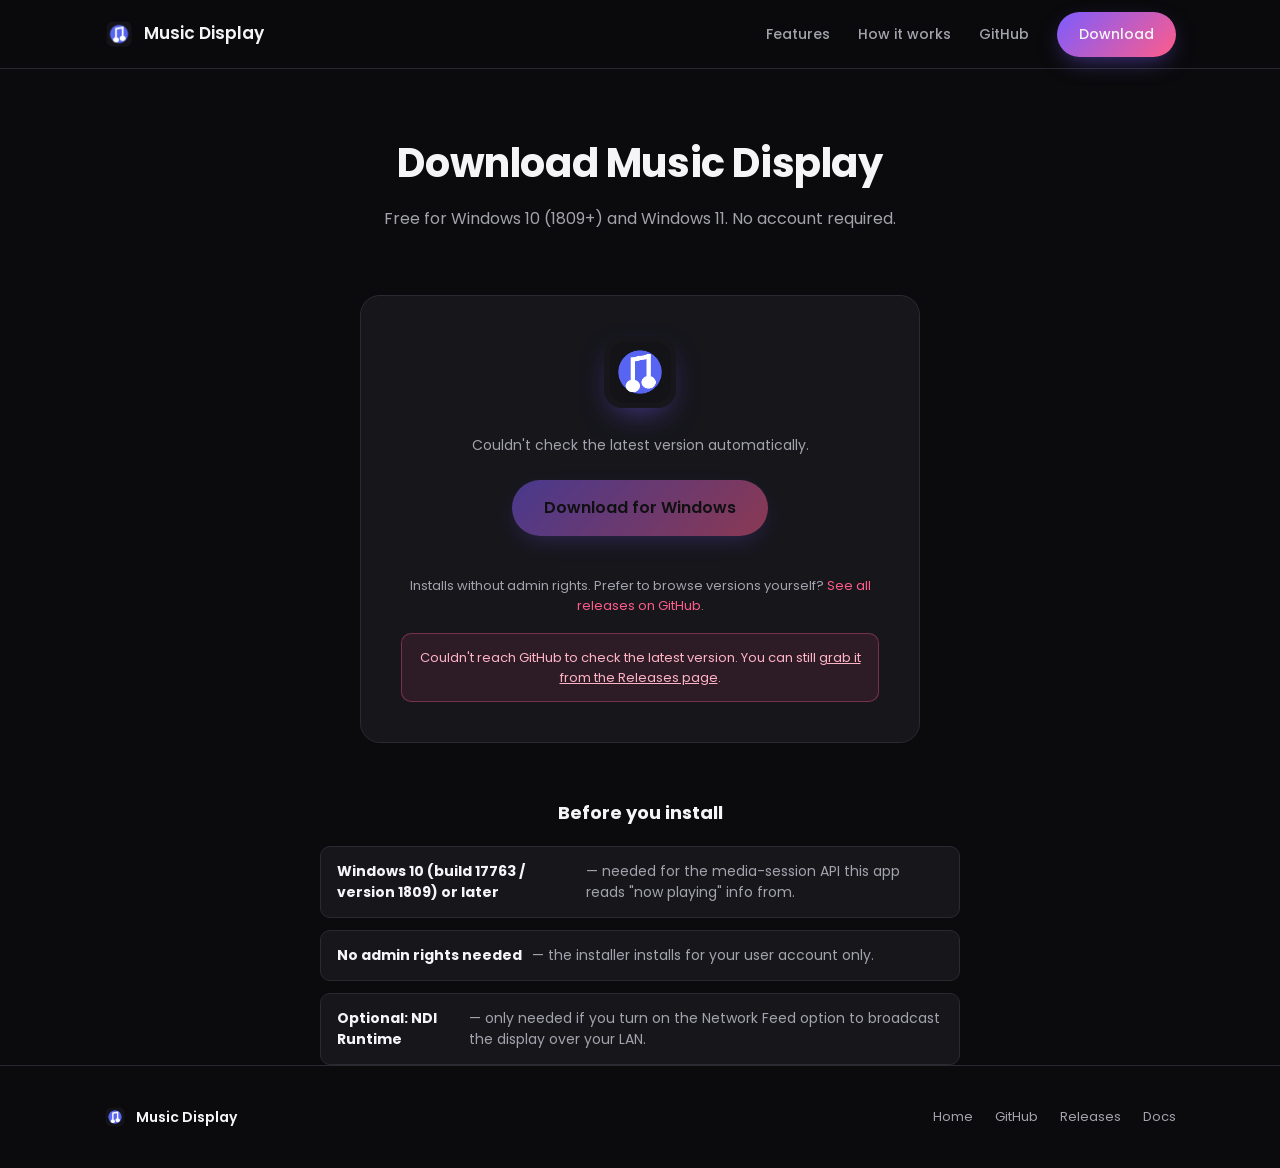
==== website/download.html @ 074c03c4 "Add marketing website with a GitHub-latest-release download page New static site under website/ (pla" ====
<!doctype html>
<html lang="en">
<head>
  <meta charset="utf-8" />
  <meta name="viewport" content="width=device-width, initial-scale=1" />
  <title>Download Music Display for Windows</title>
  <meta name="description" content="Download the latest version of Music Display for Windows — a free fullscreen now-playing display." />
  <link rel="icon" href="assets/icon.png" />
  <link rel="preconnect" href="https://fonts.googleapis.com" />
  <link rel="preconnect" href="https://fonts.gstatic.com" crossorigin />
  <link href="https://fonts.googleapis.com/css2?family=Poppins:wght@400;500;600;700&display=swap" rel="stylesheet" />
  <link rel="stylesheet" href="styles.css" />
</head>
<body>
  <header class="site">
    <div class="wrap">
      <a class="brand" href="index.html">
        <img src="assets/icon.png" alt="" />
        Music Display
      </a>
      <nav class="site-nav">
        <a href="index.html#features" class="hide-mobile">Features</a>
        <a href="index.html#how-it-works" class="hide-mobile">How it works</a>
        <a href="https://github.com/bobchomp/musicplaying" class="hide-mobile">GitHub</a>
        <a href="download.html" class="btn btn-primary active">Download</a>
      </nav>
    </div>
  </header>

  <main>
    <section class="download-hero">
      <div class="wrap">
        <h1>Download Music Display</h1>
        <p>Free for Windows 10 (1809+) and Windows 11. No account required.</p>
      </div>
    </section>

    <div class="wrap">
      <div class="download-card">
        <img class="icon" src="assets/icon.png" alt="Music Display icon" />

        <div id="download-version" class="download-version">
          <span class="spinner" aria-hidden="true"></span>
          Checking for the latest version…
        </div>

        <a id="download-button" class="btn btn-primary btn-large" href="https://github.com/bobchomp/musicplaying/releases/latest" disabled>
          Download for Windows
        </a>

        <div id="download-meta" class="download-meta"></div>

        <p class="download-note">
          Installs without admin rights. Prefer to browse versions yourself?
          <a href="https://github.com/bobchomp/musicplaying/releases">See all releases on GitHub</a>.
        </p>

        <div id="download-error" class="download-error">
          Couldn't reach GitHub to check the latest version. You can still
          <a href="https://github.com/bobchomp/musicplaying/releases/latest">grab it from the Releases page</a>.
        </div>
      </div>

      <div class="requirements">
        <h2>Before you install</h2>
        <ul>
          <li><strong>Windows 10 (build 17763 / version 1809) or later</strong> — needed for the media-session API this app reads "now playing" info from.</li>
          <li><strong>No admin rights needed</strong> — the installer installs for your user account only.</li>
          <li><strong>Optional: NDI Runtime</strong> — only needed if you turn on the Network Feed option to broadcast the display over your LAN.</li>
        </ul>
      </div>
    </div>
  </main>

  <footer class="site">
    <div class="wrap">
      <a class="brand" href="index.html">
        <img src="assets/icon.png" alt="" />
        Music Display
      </a>
      <div class="footer-links">
        <a href="index.html">Home</a>
        <a href="https://github.com/bobchomp/musicplaying">GitHub</a>
        <a href="https://github.com/bobchomp/musicplaying/releases">Releases</a>
        <a href="https://github.com/bobchomp/musicplaying/blob/main/README.md">Docs</a>
      </div>
    </div>
  </footer>

  <script src="download.js"></script>
</body>
</html>
---- website/styles.css ----
:root {
  --bg: #0b0b0d;
  --bg-elevated: #16161b;
  --bg-elevated-2: #1e1e25;
  --border: #2a2a33;
  --text: #f5f5f7;
  --text-muted: #a3a3ad;
  --accent-1: #7c5cff;
  --accent-2: #ff5c8a;
  --accent-gradient: linear-gradient(135deg, var(--accent-1), var(--accent-2));
  --radius: 14px;
  --max-width: 1120px;
}

* {
  box-sizing: border-box;
}

html {
  scroll-behavior: smooth;
}

body {
  margin: 0;
  background: var(--bg);
  color: var(--text);
  font-family: "Poppins", -apple-system, BlinkMacSystemFont, "Segoe UI", sans-serif;
  line-height: 1.5;
  -webkit-font-smoothing: antialiased;
}

a {
  color: inherit;
}

.wrap {
  max-width: var(--max-width);
  margin: 0 auto;
  padding: 0 24px;
}

/* Header */

header.site {
  position: sticky;
  top: 0;
  z-index: 10;
  background: rgba(11, 11, 13, 0.85);
  backdrop-filter: blur(10px);
  border-bottom: 1px solid var(--border);
}

header.site .wrap {
  display: flex;
  align-items: center;
  justify-content: space-between;
  height: 68px;
}

.brand {
  display: flex;
  align-items: center;
  gap: 10px;
  font-weight: 600;
  font-size: 17px;
  text-decoration: none;
}

.brand img {
  width: 30px;
  height: 30px;
  border-radius: 8px;
}

nav.site-nav {
  display: flex;
  align-items: center;
  gap: 28px;
}

nav.site-nav a {
  text-decoration: none;
  font-size: 14px;
  font-weight: 500;
  color: var(--text-muted);
  transition: color 0.15s ease;
}

nav.site-nav a:hover,
nav.site-nav a.active {
  color: var(--text);
}

.btn {
  display: inline-flex;
  align-items: center;
  justify-content: center;
  gap: 8px;
  padding: 12px 22px;
  border-radius: 999px;
  font-weight: 600;
  font-size: 14px;
  text-decoration: none;
  border: none;
  cursor: pointer;
  transition: transform 0.15s ease, box-shadow 0.15s ease, opacity 0.15s ease;
  white-space: nowrap;
}

.btn:hover {
  transform: translateY(-1px);
}

.btn-primary {
  background: var(--accent-gradient);
  color: #0b0b0d;
  box-shadow: 0 8px 24px -8px rgba(124, 92, 255, 0.6);
}

.btn-primary:hover {
  box-shadow: 0 10px 28px -6px rgba(124, 92, 255, 0.75);
}

.btn-secondary {
  background: var(--bg-elevated-2);
  color: var(--text);
  border: 1px solid var(--border);
}

.btn-secondary:hover {
  background: #26262f;
}

.btn-large {
  padding: 16px 32px;
  font-size: 16px;
}

.btn[disabled] {
  opacity: 0.5;
  cursor: default;
  transform: none;
}

/* Hero */

.hero {
  padding: 88px 0 64px;
  display: grid;
  grid-template-columns: 1.05fr 0.95fr;
  gap: 56px;
  align-items: center;
}

.eyebrow {
  display: inline-block;
  font-size: 12px;
  font-weight: 600;
  letter-spacing: 0.08em;
  text-transform: uppercase;
  color: var(--accent-2);
  background: rgba(255, 92, 138, 0.12);
  padding: 6px 12px;
  border-radius: 999px;
  margin-bottom: 20px;
}

.hero h1 {
  font-size: 48px;
  line-height: 1.08;
  margin: 0 0 20px;
  font-weight: 700;
  letter-spacing: -0.02em;
}

.hero h1 span {
  background: var(--accent-gradient);
  -webkit-background-clip: text;
  background-clip: text;
  color: transparent;
}

.hero p.lead {
  font-size: 18px;
  color: var(--text-muted);
  margin: 0 0 32px;
  max-width: 46ch;
}

.hero-actions {
  display: flex;
  gap: 14px;
  flex-wrap: wrap;
  margin-bottom: 28px;
}

.hero-meta {
  font-size: 13px;
  color: var(--text-muted);
}

.hero-meta strong {
  color: var(--text);
}

/* Mockup */

.mockup {
  position: relative;
  border-radius: 20px;
  padding: 3px;
  background: var(--accent-gradient);
  box-shadow: 0 30px 60px -20px rgba(124, 92, 255, 0.4);
}

.mockup-inner {
  background: #17171c;
  border-radius: 18px;
  padding: 36px 32px;
  display: flex;
  align-items: center;
  gap: 28px;
  overflow: hidden;
}

.mockup-art {
  flex: 0 0 auto;
  width: 108px;
  height: 108px;
  border-radius: 14px;
  background: linear-gradient(135deg, #ffb366, #ff5c8a 55%, #7c5cff);
  box-shadow: 0 12px 30px -10px rgba(0, 0, 0, 0.6);
}

.mockup-text {
  flex: 1 1 auto;
  min-width: 0;
}

.mockup-title {
  font-weight: 700;
  font-size: 20px;
  margin-bottom: 6px;
  white-space: nowrap;
  overflow: hidden;
  text-overflow: ellipsis;
}

.mockup-artist {
  color: var(--text-muted);
  font-size: 14px;
}

.mockup-bars {
  flex: 0 0 auto;
  display: flex;
  align-items: flex-end;
  gap: 6px;
  height: 60px;
}

.mockup-bars span {
  display: block;
  width: 8px;
  border-radius: 4px;
  background: var(--accent-gradient);
  animation: bar-bounce 1.2s ease-in-out infinite;
}

.mockup-bars span:nth-child(1) { height: 40%; animation-delay: 0s; }
.mockup-bars span:nth-child(2) { height: 75%; animation-delay: 0.15s; }
.mockup-bars span:nth-child(3) { height: 100%; animation-delay: 0.3s; }
.mockup-bars span:nth-child(4) { height: 55%; animation-delay: 0.45s; }
.mockup-bars span:nth-child(5) { height: 85%; animation-delay: 0.6s; }

@keyframes bar-bounce {
  0%, 100% { transform: scaleY(0.5); }
  50% { transform: scaleY(1); }
}

.mockup-caption {
  text-align: center;
  font-size: 13px;
  color: var(--text-muted);
  margin-top: 14px;
}

/* Sections */

section {
  padding: 72px 0;
}

section.alt {
  background: var(--bg-elevated);
  border-top: 1px solid var(--border);
  border-bottom: 1px solid var(--border);
}

.section-head {
  max-width: 640px;
  margin: 0 auto 48px;
  text-align: center;
}

.section-head .eyebrow {
  display: block;
  width: fit-content;
  margin: 0 auto 16px;
}

.section-head h2 {
  font-size: 32px;
  margin: 0 0 12px;
  letter-spacing: -0.01em;
}

.section-head p {
  color: var(--text-muted);
  font-size: 16px;
  margin: 0;
}

/* Feature grid */

.features {
  display: grid;
  grid-template-columns: repeat(3, 1fr);
  gap: 20px;
}

.feature-card {
  background: var(--bg-elevated);
  border: 1px solid var(--border);
  border-radius: var(--radius);
  padding: 26px;
}

.feature-icon {
  width: 42px;
  height: 42px;
  border-radius: 11px;
  background: var(--accent-gradient);
  display: flex;
  align-items: center;
  justify-content: center;
  margin-bottom: 16px;
  font-size: 20px;
}

.feature-card h3 {
  font-size: 17px;
  margin: 0 0 8px;
}

.feature-card p {
  font-size: 14px;
  color: var(--text-muted);
  margin: 0;
}

/* Steps */

.steps {
  display: grid;
  grid-template-columns: repeat(3, 1fr);
  gap: 24px;
  counter-reset: step;
}

.step {
  position: relative;
  padding-top: 8px;
}

.step::before {
  counter-increment: step;
  content: counter(step);
  display: flex;
  align-items: center;
  justify-content: center;
  width: 34px;
  height: 34px;
  border-radius: 50%;
  background: var(--accent-gradient);
  color: #0b0b0d;
  font-weight: 700;
  font-size: 15px;
  margin-bottom: 16px;
}

.step h3 {
  font-size: 16px;
  margin: 0 0 8px;
}

.step p {
  font-size: 14px;
  color: var(--text-muted);
  margin: 0;
}

/* CTA banner */

.cta-banner {
  border-radius: 20px;
  background: var(--accent-gradient);
  padding: 56px 48px;
  text-align: center;
  color: #0b0b0d;
}

.cta-banner h2 {
  font-size: 30px;
  margin: 0 0 12px;
}

.cta-banner p {
  margin: 0 0 28px;
  font-size: 16px;
  opacity: 0.85;
}

.cta-banner .btn-primary {
  background: #0b0b0d;
  color: #fff;
  box-shadow: none;
}

.cta-banner .btn-primary:hover {
  background: #1c1c22;
}

/* Footer */

footer.site {
  border-top: 1px solid var(--border);
  padding: 40px 0;
}

footer.site .wrap {
  display: flex;
  align-items: center;
  justify-content: space-between;
  flex-wrap: wrap;
  gap: 16px;
}

footer.site .brand {
  font-size: 14px;
}

footer.site .brand img {
  width: 22px;
  height: 22px;
}

.footer-links {
  display: flex;
  gap: 22px;
  font-size: 13px;
  color: var(--text-muted);
}

.footer-links a {
  text-decoration: none;
  color: inherit;
}

.footer-links a:hover {
  color: var(--text);
}

/* Download page */

.download-hero {
  padding: 64px 0 24px;
  text-align: center;
}

.download-hero h1 {
  font-size: 40px;
  margin: 0 0 14px;
  letter-spacing: -0.01em;
}

.download-hero p {
  color: var(--text-muted);
  font-size: 16px;
  max-width: 52ch;
  margin: 0 auto;
}

.download-card {
  max-width: 560px;
  margin: 40px auto 0;
  background: var(--bg-elevated);
  border: 1px solid var(--border);
  border-radius: 20px;
  padding: 40px;
  text-align: center;
}

.download-card img.icon {
  width: 72px;
  height: 72px;
  border-radius: 18px;
  margin-bottom: 20px;
  box-shadow: 0 12px 30px -10px rgba(124, 92, 255, 0.5);
}

.download-version {
  font-size: 14px;
  color: var(--text-muted);
  margin-bottom: 24px;
  min-height: 20px;
}

.download-version strong {
  color: var(--text);
}

.download-meta {
  display: flex;
  justify-content: center;
  gap: 18px;
  margin-top: 18px;
  font-size: 13px;
  color: var(--text-muted);
  flex-wrap: wrap;
}

.download-note {
  margin-top: 22px;
  font-size: 13px;
  color: var(--text-muted);
}

.download-note a {
  color: var(--accent-2);
  text-decoration: none;
}

.download-note a:hover {
  text-decoration: underline;
}

.download-error {
  display: none;
  margin-top: 18px;
  padding: 14px 16px;
  border-radius: 10px;
  background: rgba(255, 92, 138, 0.1);
  border: 1px solid rgba(255, 92, 138, 0.35);
  color: #ffb3c5;
  font-size: 13px;
}

.spinner {
  width: 16px;
  height: 16px;
  border-radius: 50%;
  border: 2px solid rgba(11, 11, 13, 0.35);
  border-top-color: #0b0b0d;
  display: inline-block;
  animation: spin 0.7s linear infinite;
  vertical-align: -3px;
}

@keyframes spin {
  to { transform: rotate(360deg); }
}

.requirements {
  max-width: 640px;
  margin: 56px auto 0;
}

.requirements h2 {
  font-size: 18px;
  text-align: center;
  margin: 0 0 20px;
}

.requirements ul {
  list-style: none;
  padding: 0;
  margin: 0;
  display: grid;
  gap: 12px;
}

.requirements li {
  display: flex;
  gap: 10px;
  font-size: 14px;
  color: var(--text-muted);
  background: var(--bg-elevated);
  border: 1px solid var(--border);
  border-radius: 10px;
  padding: 14px 16px;
}

.requirements li strong {
  color: var(--text);
}

/* Responsive */

@media (max-width: 880px) {
  .hero {
    grid-template-columns: 1fr;
    padding-top: 56px;
  }

  .hero h1 {
    font-size: 36px;
  }

  .features {
    grid-template-columns: repeat(2, 1fr);
  }

  .steps {
    grid-template-columns: 1fr;
  }

  nav.site-nav {
    gap: 16px;
  }

  .cta-banner {
    padding: 40px 24px;
  }
}

@media (max-width: 560px) {
  .features {
    grid-template-columns: 1fr;
  }

  nav.site-nav a.hide-mobile {
    display: none;
  }

  .hero h1 {
    font-size: 30px;
  }

  .mockup-inner {
    flex-wrap: wrap;
  }

  .download-card {
    padding: 28px 20px;
  }
}
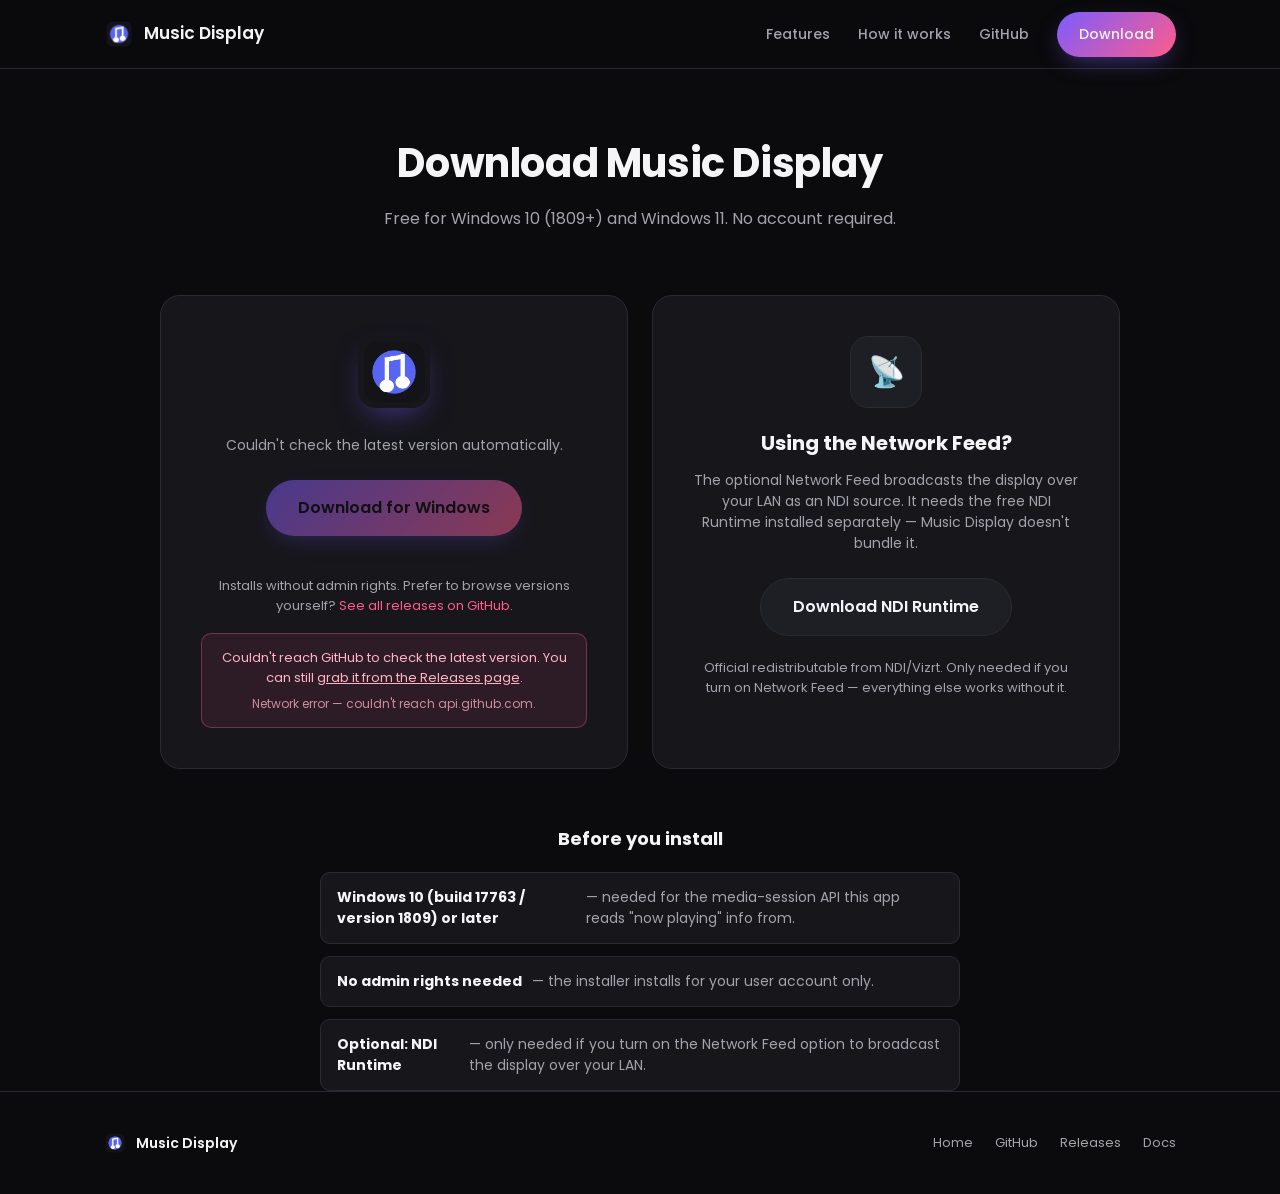
==== commit aad9b77d: "Split download page into two columns, add NDI Runtime section Download card now sits on the left; a " ====
--- a/website/download.html
+++ b/website/download.html
@@ -36,28 +36,51 @@
     </section>
 
     <div class="wrap">
-      <div class="download-card">
-        <img class="icon" src="assets/icon.png" alt="Music Display icon" />
+      <div class="download-columns">
+        <div class="download-card">
+          <img class="icon" src="assets/icon.png" alt="Music Display icon" />
 
-        <div id="download-version" class="download-version">
-          <span class="spinner" aria-hidden="true"></span>
-          Checking for the latest version…
+          <div id="download-version" class="download-version">
+            <span class="spinner" aria-hidden="true"></span>
+            Checking for the latest version…
+          </div>
+
+          <a id="download-button" class="btn btn-primary btn-large" href="https://github.com/bobchomp/musicplaying/releases/latest" disabled>
+            Download for Windows
+          </a>
+
+          <div id="download-meta" class="download-meta"></div>
+
+          <p class="download-note">
+            Installs without admin rights. Prefer to browse versions yourself?
+            <a href="https://github.com/bobchomp/musicplaying/releases">See all releases on GitHub</a>.
+          </p>
+
+          <div id="download-error" class="download-error">
+            <p>Couldn't reach GitHub to check the latest version. You can still
+            <a href="https://github.com/bobchomp/musicplaying/releases/latest">grab it from the Releases page</a>.</p>
+            <p id="download-error-detail" class="download-error-detail"></p>
+          </div>
         </div>
 
-        <a id="download-button" class="btn btn-primary btn-large" href="https://github.com/bobchomp/musicplaying/releases/latest" disabled>
-          Download for Windows
-        </a>
+        <div class="download-card ndi-card">
+          <div class="icon-badge" aria-hidden="true">📡</div>
 
-        <div id="download-meta" class="download-meta"></div>
+          <h2>Using the Network Feed?</h2>
+          <p class="ndi-blurb">
+            The optional Network Feed broadcasts the display over your LAN as an NDI
+            source. It needs the free NDI Runtime installed separately — Music Display
+            doesn't bundle it.
+          </p>
 
-        <p class="download-note">
-          Installs without admin rights. Prefer to browse versions yourself?
-          <a href="https://github.com/bobchomp/musicplaying/releases">See all releases on GitHub</a>.
-        </p>
+          <a class="btn btn-secondary btn-large" href="http://ndi.link/NDIRedistV6" target="_blank" rel="noopener">
+            Download NDI Runtime
+          </a>
 
-        <div id="download-error" class="download-error">
-          Couldn't reach GitHub to check the latest version. You can still
-          <a href="https://github.com/bobchomp/musicplaying/releases/latest">grab it from the Releases page</a>.
+          <p class="download-note">
+            Official redistributable from NDI/Vizrt. Only needed if you turn on
+            Network Feed — everything else works without it.
+          </p>
         </div>
       </div>
 
--- a/website/styles.css
+++ b/website/styles.css
@@ -146,6 +146,9 @@
 
 .hero {
   padding: 88px 0 64px;
+}
+
+.hero .wrap {
   display: grid;
   grid-template-columns: 1.05fr 0.95fr;
   gap: 56px;
@@ -491,14 +494,22 @@
   margin: 0 auto;
 }
 
+.download-columns {
+  display: grid;
+  grid-template-columns: 1fr 1fr;
+  gap: 24px;
+  align-items: start;
+  max-width: 960px;
+  margin: 40px auto 0;
+}
+
 .download-card {
-  max-width: 560px;
-  margin: 40px auto 0;
   background: var(--bg-elevated);
   border: 1px solid var(--border);
   border-radius: 20px;
   padding: 40px;
   text-align: center;
+  height: 100%;
 }
 
 .download-card img.icon {
@@ -507,6 +518,30 @@
   border-radius: 18px;
   margin-bottom: 20px;
   box-shadow: 0 12px 30px -10px rgba(124, 92, 255, 0.5);
+}
+
+.download-card .icon-badge {
+  width: 72px;
+  height: 72px;
+  border-radius: 18px;
+  margin: 0 auto 20px;
+  display: flex;
+  align-items: center;
+  justify-content: center;
+  font-size: 30px;
+  background: var(--bg-elevated-2);
+  border: 1px solid var(--border);
+}
+
+.ndi-card h2 {
+  font-size: 20px;
+  margin: 0 0 12px;
+}
+
+.ndi-card .ndi-blurb {
+  font-size: 14px;
+  color: var(--text-muted);
+  margin: 0 0 24px;
 }
 
 .download-version {
@@ -556,6 +591,21 @@
   font-size: 13px;
 }
 
+.download-error p {
+  margin: 0;
+}
+
+.download-error-detail {
+  margin-top: 8px !important;
+  color: #ffb3c5;
+  opacity: 0.75;
+  font-size: 12px;
+}
+
+.download-error-detail:empty {
+  display: none;
+}
+
 .spinner {
   width: 16px;
   height: 16px;
@@ -609,8 +659,11 @@
 
 @media (max-width: 880px) {
   .hero {
+    padding-top: 56px;
+  }
+
+  .hero .wrap {
     grid-template-columns: 1fr;
-    padding-top: 56px;
   }
 
   .hero h1 {
@@ -631,6 +684,11 @@
 
   .cta-banner {
     padding: 40px 24px;
+  }
+
+  .download-columns {
+    grid-template-columns: 1fr;
+    max-width: 560px;
   }
 }
 
